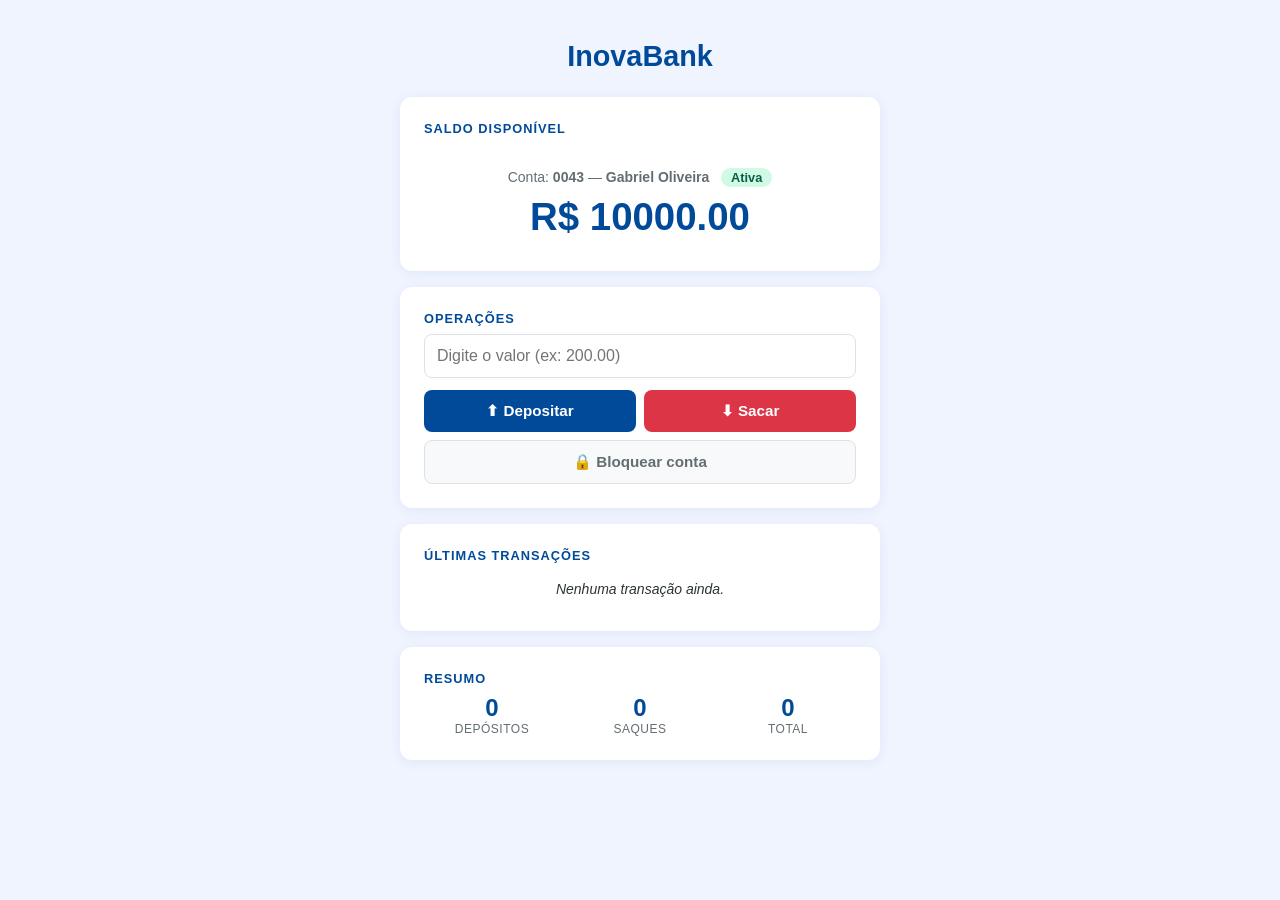
==== Aula 11/index.html @ 4f4eccb4 "Aula 12" ====
<html lang="pt-br">

<head>
  <meta charset="UTF-8">
  <meta name="viewport" content="width=device-width, initial-scale=1.0">
  <title>InovaBank</title>
  <link rel="stylesheet" href="style.css">
  <link rel='stylesheet' href='https://cdn-uicons.flaticon.com/uicons-regular-rounded/css/uicons-regular-rounded.css'>

<body>
  <h1>InovaBank</h1>

  <div class="container">

    <!-- ── Card de Saldo ──────────────────────────────────── -->
    <div class="card">
      <h2>Saldo disponível</h2>
            <button id="btn-olho" onclick="toggleSaldo()">
        <i id="icone-olho" class="fi fi-rr-eye"></i>
      </button>


      <p class="info-conta">
        Conta: <strong id="numero-conta">0043</strong> —
        <strong id="titular">Gabriel Oliveira</strong> &nbsp;
                <!--
          id="status-conta" → vamos alternar as classes
          .status-ativa e .status-bloqueada via classList
          quando bloquearConta() for chamada.
        -->

        <span id="status-conta" class="status-ativa">Ativa</span>
      <!--
        DOM — LEITURA E ESCRITA DE TEXTO
        ─────────────────────────────────
        id="saldo" → vamos selecionar com querySelector('#saldo')
        e atualizar com .textContent toda vez que o saldo mudar.
        É o equivalente visual do console.log do saldo.
      -->
      <div id="saldo">R$ 10000.00</div>
      </p>
    </div>

    <!-- ── Card de Operações ──────────────────────────────── -->
    <div class="card">
      <h2>Operações</h2>
      <!--
        DOM — LENDO VALOR DE INPUT
        ───────────────────────────
        id="campo-valor" → dentro dos eventos de clique,
        vamos ler o valor digitado com:
          const valor = Number(document.querySelector('#campo-valor').value)
        Equivale ao parâmetro que antes passávamos direto: depositar(500)
      -->
      <input type="number" id="campo-valor" placeholder="Digite o valor (ex: 200.00)" min="0" step="0.01">

      <div class="botoes">
        <!--
          DOM — EVENTOS DE CLIQUE
          ────────────────────────
          Esses botões vão receber addEventListener('click', ...)
          que chama depositar() e sacar() com o valor do input.
          No banco.js original chamávamos direto: depositar(500)
          Agora o valor vem do campo digitado pelo usuário.
        -->
        <button id="btn-depositar">⬆ Depositar</button>
        <button id="btn-sacar">⬇ Sacar</button>
      </div>

      <!--
        DOM — EXIBINDO FEEDBACK NA TELA
        ────────────────────────────────
        id="mensagem" → substitui os console.log de sucesso e erro.
        Vamos mostrar/esconder esse elemento e trocar seu texto
        e classe (msg-sucesso / msg-erro) conforme o resultado.
      -->
      <div id="mensagem"></div>

      <button id="btn-bloquear">🔒 Bloquear conta</button>
    </div>

    <!-- ── Card de Histórico ──────────────────────────────── -->
    <div class="card">
      <h2>Últimas transações</h2>
      <!--
        DOM — CRIANDO ELEMENTOS DINAMICAMENTE
        ───────────────────────────────────────
        id="lista-historico" → cada vez que historico.push() for chamado
        no banco.js, também vamos criar um <li> com createElement
        e adicioná-lo aqui com appendChild ou insertBefore.
        Equivale ao console.log do histórico.
      -->
      <ul id="lista-historico">
        <li class="historico-vazio">Nenhuma transação ainda.</li>
      </ul>
    </div>

    <!-- ── Card de Resumo ─────────────────────────────────── -->
    <div class="card">
      <h2>Resumo</h2>
      <!--
        DOM — ATUALIZANDO MÚLTIPLOS ELEMENTOS
        ───────────────────────────────────────
        Cada contador do verResumo() tem um elemento correspondente.
        Em vez de console.log, vamos atualizar o textContent de cada um.
      -->
      <div class="resumo-grid">
        <div class="resumo-item">
          <span id="total-depositos">0</span>
          <span>Depósitos</span>
        </div>
        <div class="resumo-item">
          <span id="total-saques">0</span>
          <span>Saques</span>
        </div>
        <div class="resumo-item">
          <span id="total-transacoes">0</span>
          <span>Total</span>
        </div>
      </div>
    </div>

  </div>

  <script src="banco.js"></script>

</body>

</html>
---- Aula 11/style.css ----
* {
    margin: 0;
    padding: 0;
    box-sizing: border-box;
  }
  
  body {
    font-family: sans-serif;
    background: #f0f4ff;
    min-height: 100vh;
    padding: 40px 20px;
  }
  
  h1 {
    text-align: center;
    color: #004a99;
    font-size: 1.8rem;
    margin-bottom: 24px;
  }
  
  .container {
    max-width: 480px;
    margin: 0 auto;
    display: flex;
    flex-direction: column;
    gap: 16px;
  }
  
  .card {
    background: white;
    border-radius: 12px;
    padding: 24px;
    box-shadow: 0 2px 12px rgba(0, 74, 153, 0.08);
  }
  
  .card h2 {
    color: #004a99;
    font-size: 0.8rem;
    text-transform: uppercase;
    letter-spacing: 1px;
    margin-bottom: 8px;
  }
  
  /* Card de saldo */
  #saldo {
    font-size: 2.4rem;
    font-weight: bold;
    color: #004a99;
    text-align: center;
    margin: 8px 0;
  }
  
  .info-conta {
    text-align: center;
    color: #636e72;
    font-size: 0.875rem;
  }
  
  /*Visualizar valor*/
  .hidden {
  filter: blur(5px);
  user-select: none; 
}
button {
  background: none;
  border: none;
  cursor: pointer;
  font-size: 1.2rem;
}

  /* Status da conta */
  #status-conta {
    display: inline-block;
    padding: 2px 10px;
    border-radius: 20px;
    font-size: 0.8rem;
    font-weight: bold;
  }
  
  .status-ativa {
    background: #d1fae5;
    color: #065f46;
  }
  
  .status-bloqueada {
    background: #fee2e2;
    color: #991b1b;
  }
  
  /* Operações */
  input[type="number"] {
    width: 100%;
    padding: 12px;
    border: 1px solid #dee2e6;
    border-radius: 8px;
    font-size: 1rem;
    margin-bottom: 12px;
    outline: none;
    transition: border-color 0.2s;
  }
  
  input[type="number"]:focus {
    border-color: #004a99;
  }
  
  .botoes {
    display: flex;
    gap: 8px;
  }
  
  button {
    flex: 1;
    padding: 12px;
    border: none;
    border-radius: 8px;
    font-size: 0.95rem;
    font-weight: bold;
    cursor: pointer;
    transition: opacity 0.2s;
  }
  
  button:hover { opacity: 0.85; }
  
  #btn-depositar { background: #004a99; color: white; }
  #btn-sacar     { background: #dc3545; color: white; }
  #btn-bloquear  {
    width: 100%;
    background: #f8f9fa;
    color: #636e72;
    border: 1px solid #dee2e6;
    margin-top: 8px;
  }
  
  /* Mensagem de feedback */
  #mensagem {
    min-height: 40px;
    margin-top: 12px;
    padding: 10px 14px;
    border-radius: 8px;
    font-size: 0.9rem;
    display: none; /* escondido por padrão */
  }
  
  .msg-sucesso {
    background: #d1fae5;
    color: #065f46;
  }
  
  .msg-erro {
    background: #fee2e2;
    color: #991b1b;
  }
  
  /* Histórico */
  #lista-historico {
    list-style: none;
    padding: 0;
    margin: 0;
    max-height: 200px;
    overflow-y: auto;
  }
  
  #lista-historico li {
    padding: 10px 0;
    border-bottom: 1px solid #f0f4ff;
    font-size: 0.875rem;
    color: #2d3436;
  }
  
  #lista-historico li:last-child {
    border-bottom: none;
  }
  
  .historico-vazio {
    color: #b2bec3;
    font-style: italic;
    text-align: center;
    padding: 16px 0;
  }
  
  /* Resumo */
  .resumo-grid {
    display: grid;
    grid-template-columns: 1fr 1fr 1fr;
    gap: 12px;
    text-align: center;
  }
  
  .resumo-item span:first-child {
    display: block;
    font-size: 1.5rem;
    font-weight: bold;
    color: #004a99;
  }
  
  .resumo-item span:last-child {
    font-size: 0.75rem;
    color: #636e72;
    text-transform: uppercase;
    letter-spacing: 0.5px;
  }
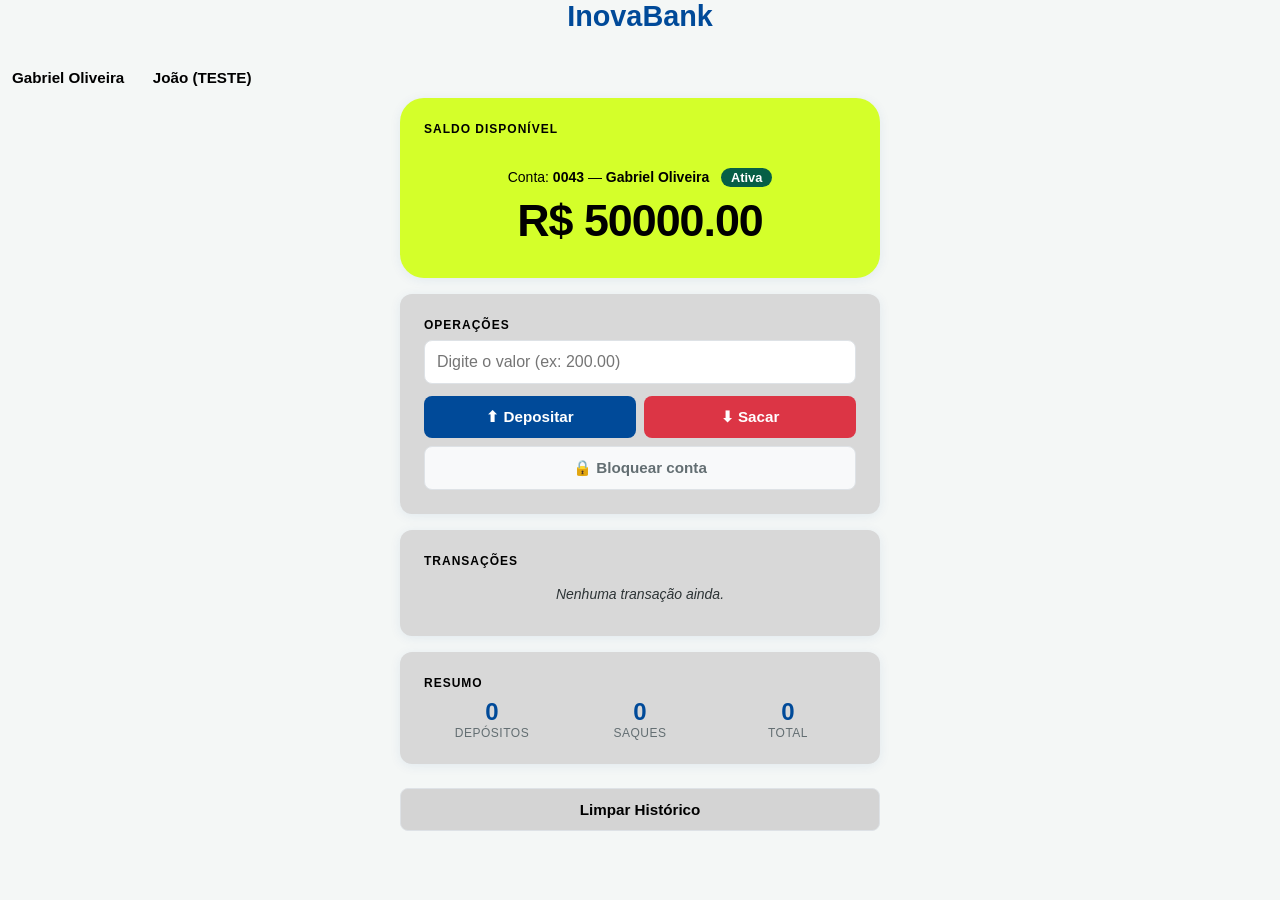
==== commit 7140952a: "summary" ====
--- a/Aula 11/index.html
+++ b/Aula 11/index.html
@@ -10,11 +10,18 @@
 <body>
   <h1>InovaBank</h1>
 
+  <div class="perfil">
+      <button id="btn-perfil-gabriel">Gabriel Oliveira</button>
+      <button id="btn-perfil-joao">João (TESTE)</button>
+  </div>
+
+
   <div class="container">
 
     <!-- ── Card de Saldo ──────────────────────────────────── -->
     <div class="card">
       <h2>Saldo disponível</h2>
+
             <button id="btn-olho" onclick="toggleSaldo()">
         <i id="icone-olho" class="fi fi-rr-eye"></i>
       </button>
@@ -37,7 +44,7 @@
         e atualizar com .textContent toda vez que o saldo mudar.
         É o equivalente visual do console.log do saldo.
       -->
-      <div id="saldo">R$ 10000.00</div>
+      <div id="saldo">R$ 50000.00</div>
       </p>
     </div>
 
@@ -81,7 +88,7 @@
 
     <!-- ── Card de Histórico ──────────────────────────────── -->
     <div class="card">
-      <h2>Últimas transações</h2>
+      <h2>Transações</h2>
       <!--
         DOM — CRIANDO ELEMENTOS DINAMICAMENTE
         ───────────────────────────────────────
@@ -93,6 +100,7 @@
       <ul id="lista-historico">
         <li class="historico-vazio">Nenhuma transação ainda.</li>
       </ul>
+
     </div>
 
     <!-- ── Card de Resumo ─────────────────────────────────── -->
@@ -120,7 +128,10 @@
       </div>
     </div>
 
+    <button id="btnlimpar">Limpar Histórico</button>
   </div>
+  </div>
+
 
   <script src="banco.js"></script>
 
--- a/Aula 11/style.css
+++ b/Aula 11/style.css
@@ -1,3 +1,11 @@
+
+:root {
+  --neon-green: #D4FF2A;
+  --dark-card: #1A1A1A;
+  --bg-app: #F4F7F6;
+  --text-main: #000000;
+  --text-gray: #666666;
+}
 * {
     margin: 0;
     padding: 0;
@@ -5,10 +13,9 @@
   }
   
   body {
-    font-family: sans-serif;
-    background: #f0f4ff;
-    min-height: 100vh;
-    padding: 40px 20px;
+    font-family: 'Inter', sans-serif;
+    background: var(--bg-app);
+    color: var(--text-main);
   }
   
   h1 {
@@ -26,33 +33,42 @@
     gap: 16px;
   }
   
+  /* Alterando o card principal para o estilo do topo da imagem */
+.card:first-of-type {
+  background:#D4FF2A;
+  color: black;
+  border-radius: 24px;
+  position: relative;
+  overflow: hidden;
+}
   .card {
-    background: white;
+    background: rgb(216, 216, 216);
     border-radius: 12px;
     padding: 24px;
     box-shadow: 0 2px 12px rgba(0, 74, 153, 0.08);
   }
   
   .card h2 {
-    color: #004a99;
-    font-size: 0.8rem;
     text-transform: uppercase;
     letter-spacing: 1px;
     margin-bottom: 8px;
-  }
-  
-  /* Card de saldo */
+    color: rgb(0, 0, 0);
+    font-size: 0.75rem;
+    font-weight: 600;
+  }
+  
   #saldo {
-    font-size: 2.4rem;
-    font-weight: bold;
-    color: #004a99;
+    font-weight: bold;
     text-align: center;
     margin: 8px 0;
+    color: black;
+    font-size: 2.8rem;
+    letter-spacing: -1px;
   }
   
   .info-conta {
     text-align: center;
-    color: #636e72;
+    color: black;
     font-size: 0.875rem;
   }
   
@@ -61,6 +77,7 @@
   filter: blur(5px);
   user-select: none; 
 }
+
 button {
   background: none;
   border: none;
@@ -78,13 +95,13 @@
   }
   
   .status-ativa {
-    background: #d1fae5;
-    color: #065f46;
+    background: #065f46;
+    color: white;
   }
   
   .status-bloqueada {
-    background: #fee2e2;
-    color: #991b1b;
+    background: #991b1b;
+    color: white;
   }
   
   /* Operações */
@@ -199,4 +216,10 @@
     text-transform: uppercase;
     letter-spacing: 0.5px;
   }
-  +  #btnlimpar {
+    width: 100%;
+    background:  rgb(212, 212, 212);
+    color: #000000;
+    border: 1px solid #dee2e6;
+    margin-top: 8px;
+  }
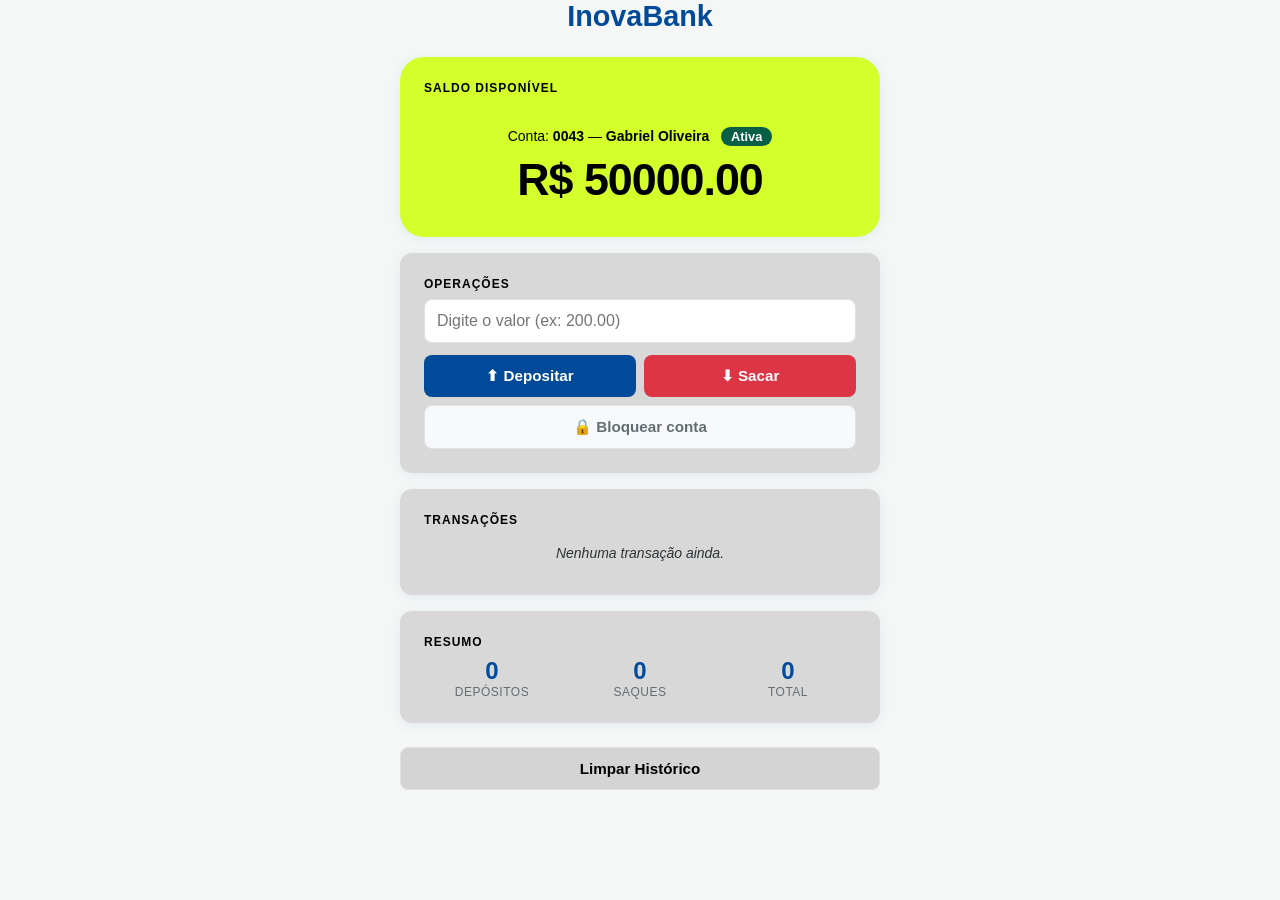
==== commit e8dd879b: "Summary (required)" ====
--- a/Aula 11/index.html
+++ b/Aula 11/index.html
@@ -9,12 +9,6 @@
 
 <body>
   <h1>InovaBank</h1>
-
-  <div class="perfil">
-      <button id="btn-perfil-gabriel">Gabriel Oliveira</button>
-      <button id="btn-perfil-joao">João (TESTE)</button>
-  </div>
-
 
   <div class="container">
 
--- a/Aula 11/style.css
+++ b/Aula 11/style.css
@@ -33,8 +33,7 @@
     gap: 16px;
   }
   
-  /* Alterando o card principal para o estilo do topo da imagem */
-.card:first-of-type {
+  .card:first-of-type {
   background:#D4FF2A;
   color: black;
   border-radius: 24px;
